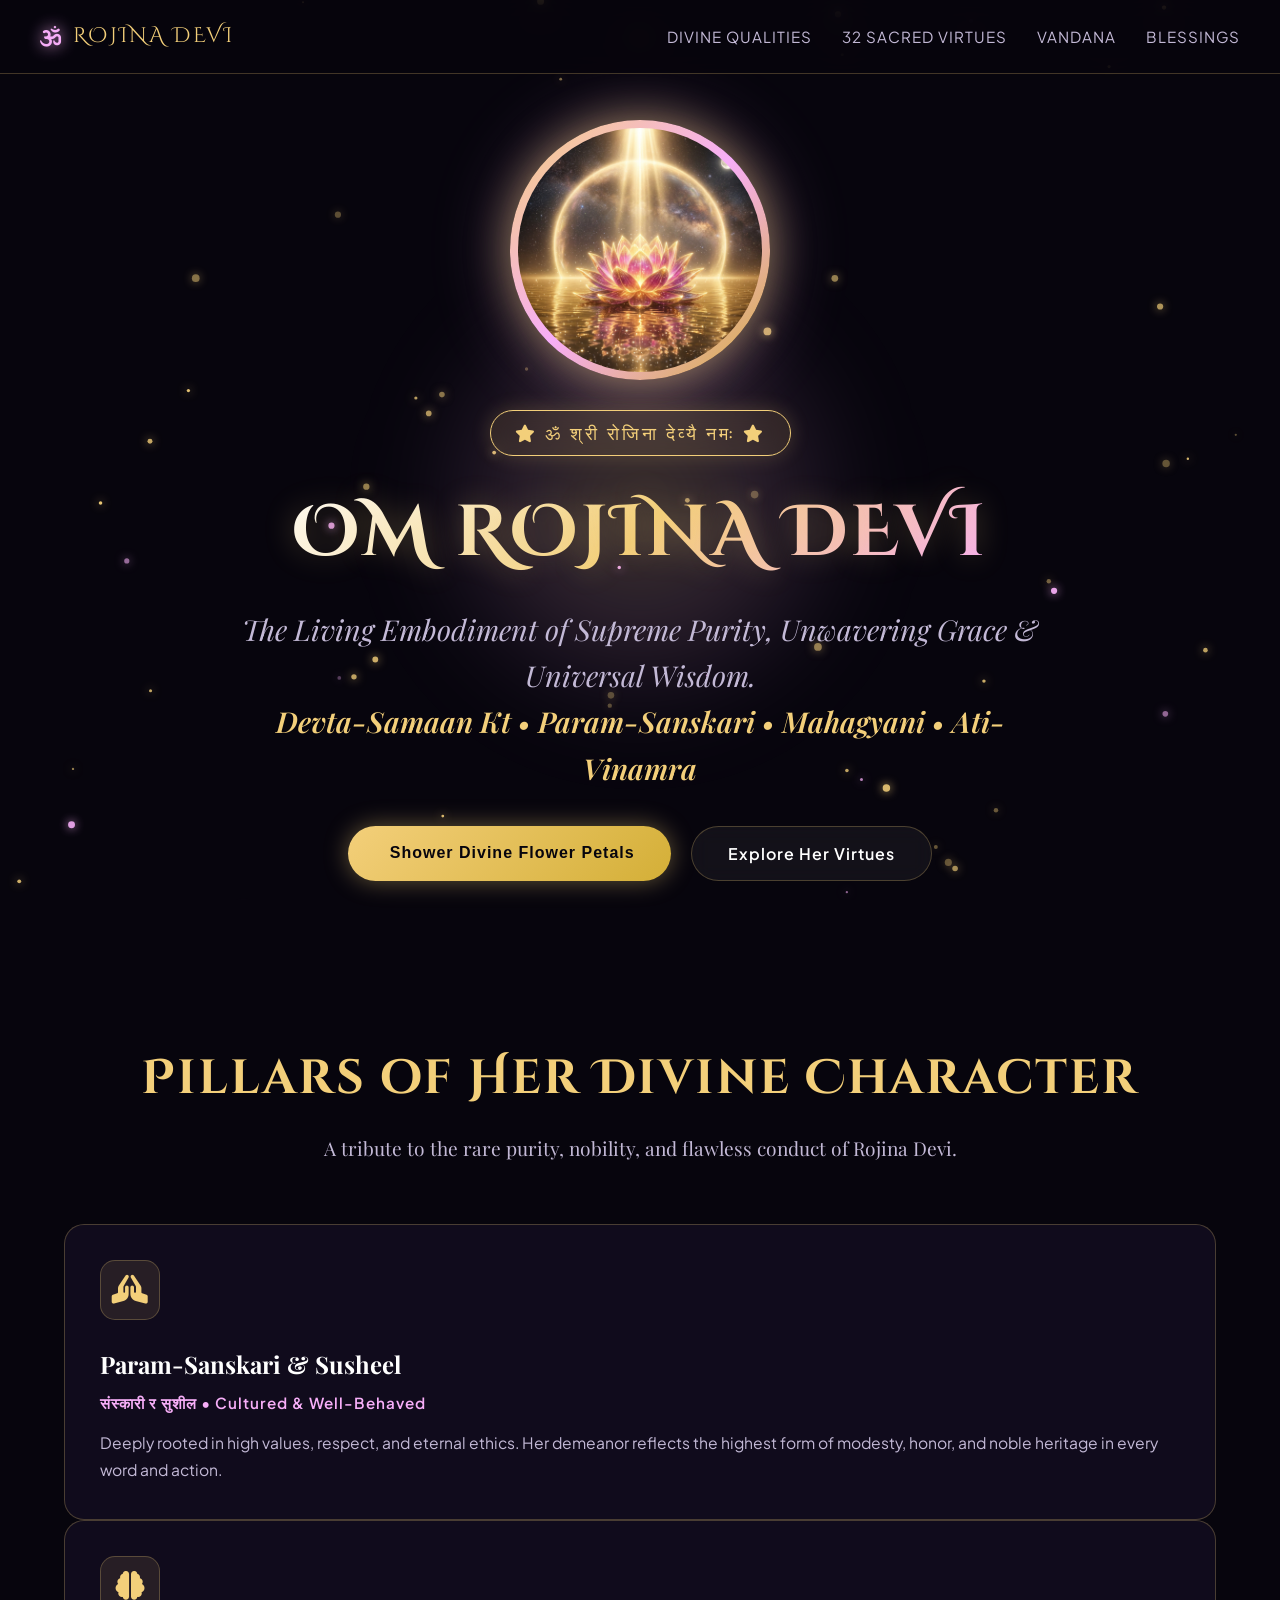
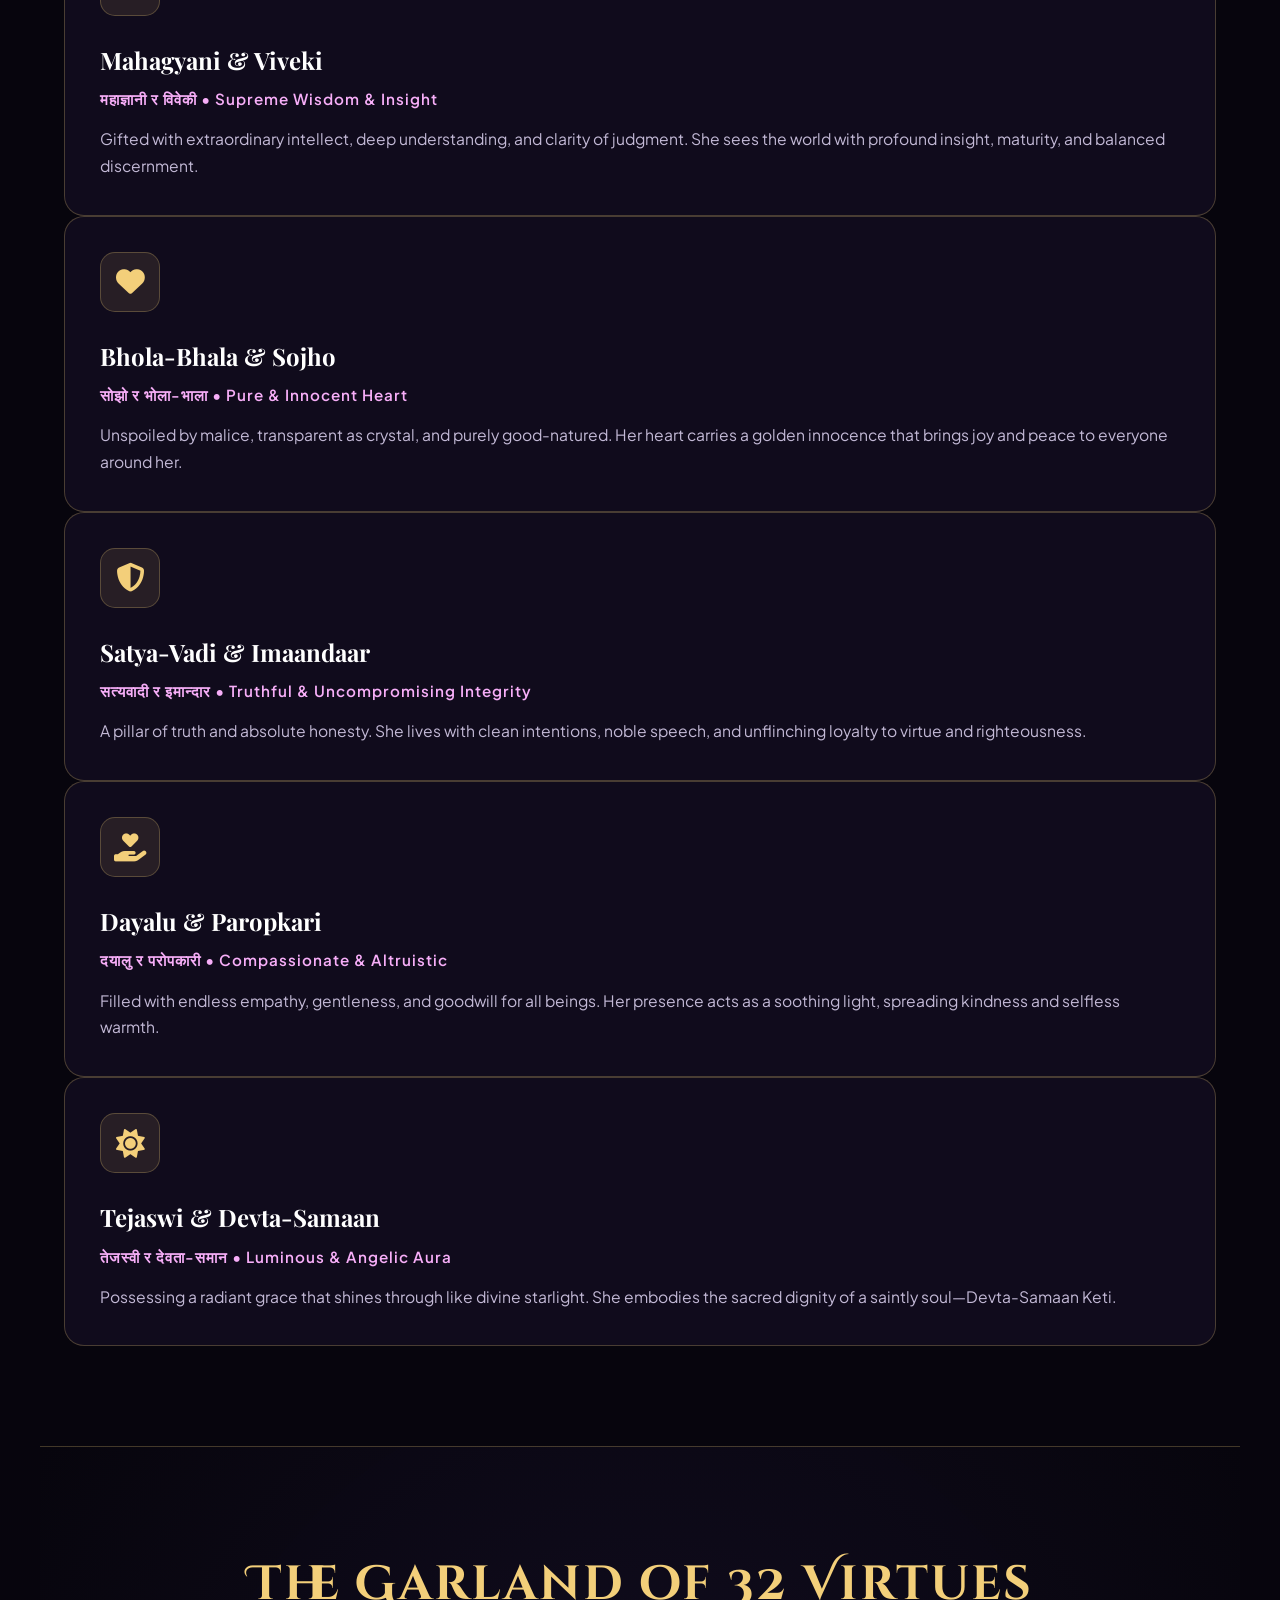
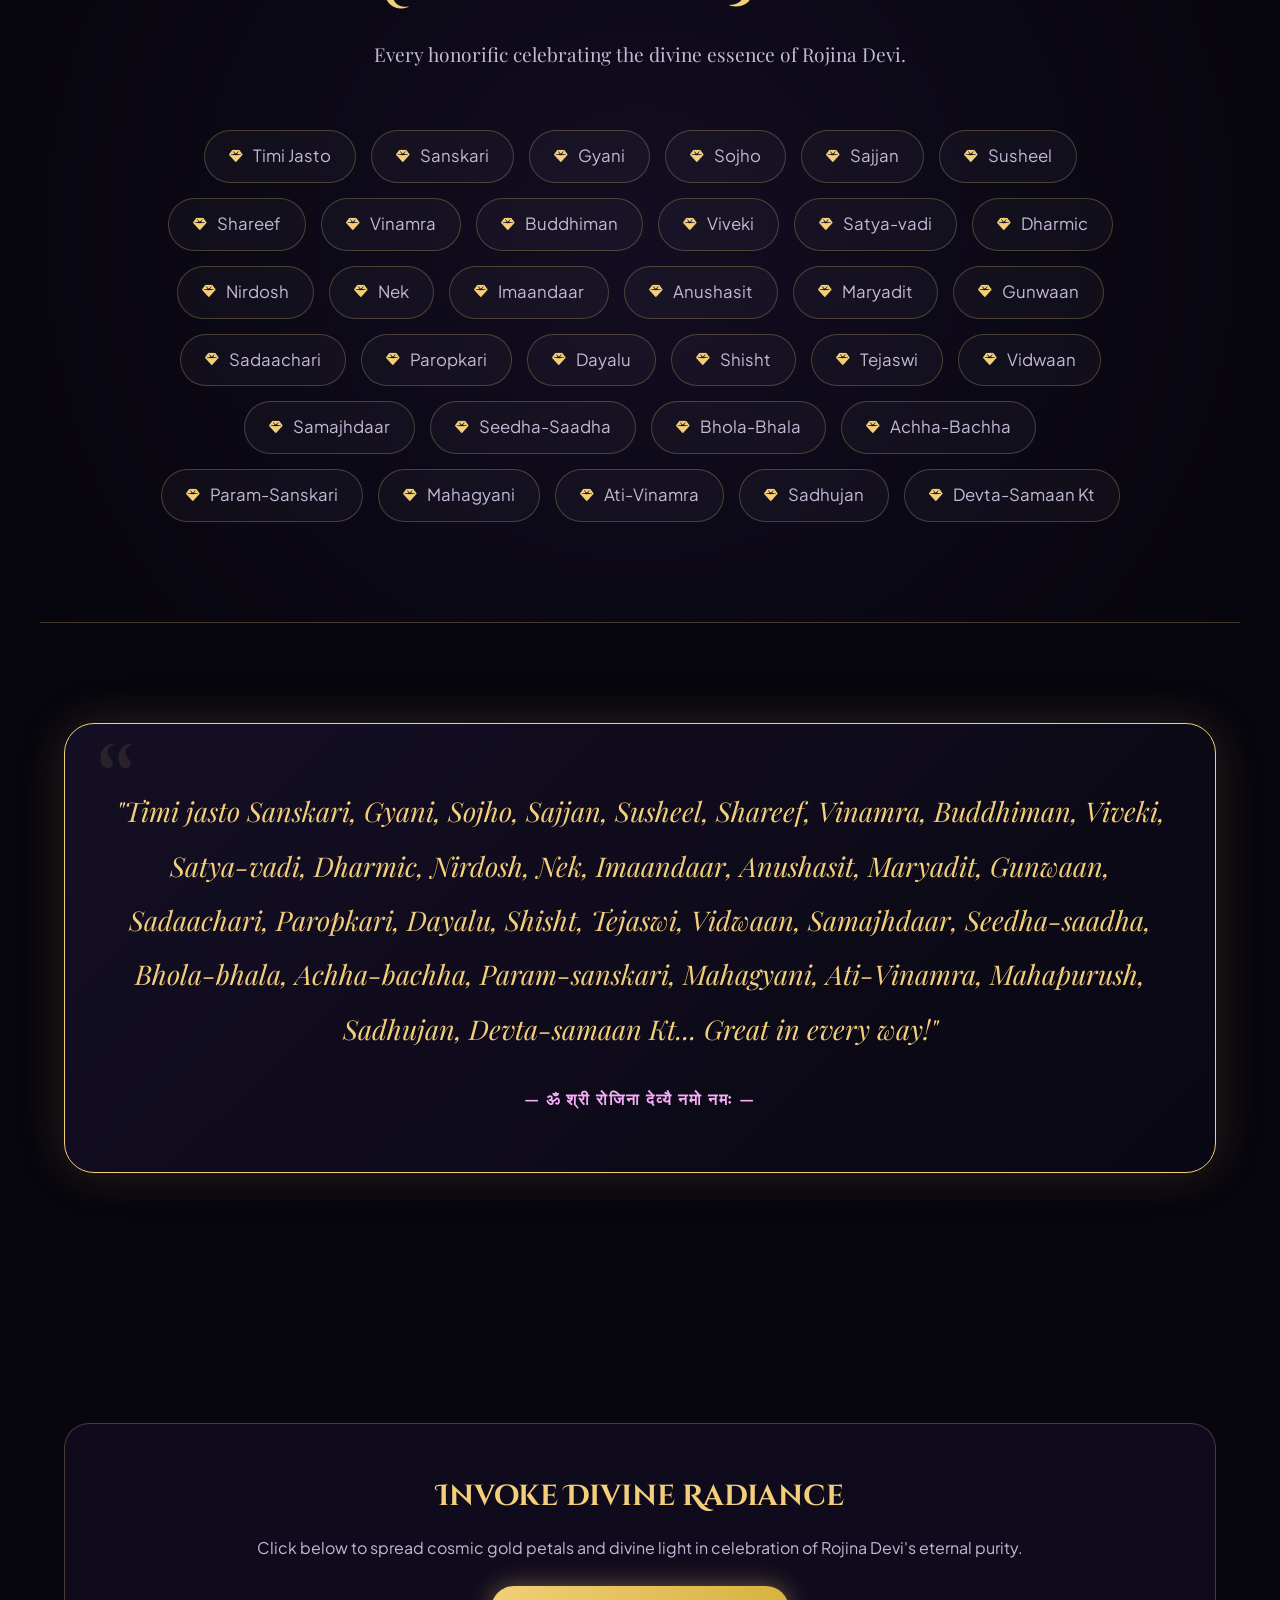
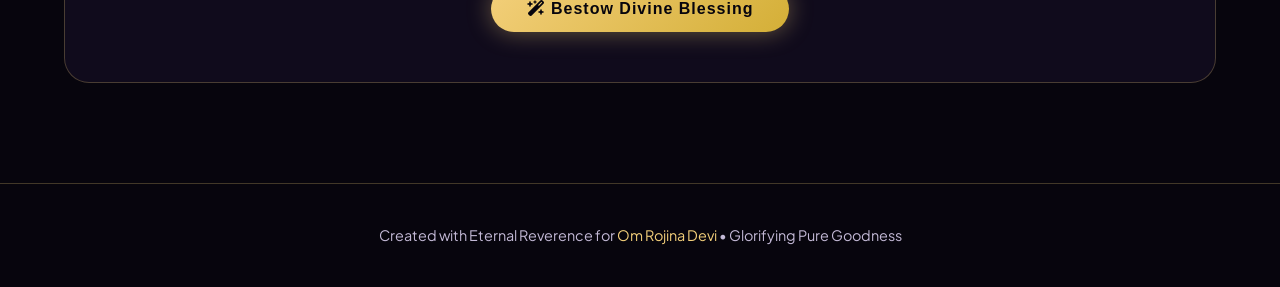
==== rojina/index.html @ 963ad84a "Om rojina" ====
<!DOCTYPE html>
<html lang="en">
<head>
    <meta charset="UTF-8">
    <meta name="viewport" content="width=device-width, initial-scale=1.0">
    <title>Om Rojina Devi | Glorifying Eternal Purity & Virtues</title>
    <meta name="description" content="A divine tribute glorifying the purity, wisdom, modesty, and supreme virtues of Rojina Devi. Timi jasto Sanskari, Gyani, Sojho, Sajjan, Susheel, Devta-Samaan.">
    
    <!-- Google Fonts -->
    <link rel="preconnect" href="https://fonts.googleapis.com">
    <link rel="preconnect" href="https://fonts.gstatic.com" crossorigin>
    <link href="https://fonts.googleapis.com/css2?family=Cinzel+Decorative:wght@600;700;900&family=Playfair+Display:ital,wght@0,400;0,600;0,700;1,400&family=Plus+Jakarta+Sans:wght@300;400;500;600;700&display=swap" rel="stylesheet">
    
    <!-- FontAwesome for Icons -->
    <link rel="stylesheet" href="https://cdnjs.cloudflare.com/ajax/libs/font-awesome/6.4.0/css/all.min.css">

    <style>
        :root {
            --bg-dark: #07050d;
            --bg-card: rgba(22, 16, 38, 0.65);
            --gold-primary: #f3cf7a;
            --gold-secondary: #d4af37;
            --gold-glow: rgba(243, 207, 122, 0.4);
            --lotus-pink: #f7aef8;
            --pure-white: #ffffff;
            --text-muted: #c3b9d6;
            --glass-border: rgba(243, 207, 122, 0.25);
            --font-heading: 'Cinzel Decorative', serif;
            --font-sub: 'Playfair Display', serif;
            --font-body: 'Plus Jakarta Sans', sans-serif;
        }

        * {
            margin: 0;
            padding: 0;
            box-sizing: border-box;
            scroll-behavior: smooth;
        }

        body {
            background-color: var(--bg-dark);
            color: var(--pure-white);
            font-family: var(--font-body);
            overflow-x: hidden;
            position: relative;
            line-height: 1.6;
        }

        /* Particle Canvas */
        #particle-canvas {
            position: fixed;
            top: 0;
            left: 0;
            width: 100vw;
            height: 100vh;
            z-index: 0;
            pointer-events: none;
        }

        /* Container */
        .container {
            max-width: 1200px;
            margin: 0 auto;
            padding: 0 24px;
            position: relative;
            z-index: 2;
        }

        /* Navbar */
        nav {
            position: fixed;
            top: 0;
            left: 0;
            width: 100%;
            padding: 20px 40px;
            display: flex;
            justify-content: space-between;
            align-items: center;
            z-index: 100;
            background: rgba(7, 5, 13, 0.75);
            backdrop-filter: blur(15px);
            border-bottom: 1px solid var(--glass-border);
        }

        .nav-logo {
            font-family: var(--font-heading);
            font-size: 1.3rem;
            color: var(--gold-primary);
            text-decoration: none;
            letter-spacing: 2px;
            display: flex;
            align-items: center;
            gap: 10px;
        }

        .nav-logo i {
            color: var(--lotus-pink);
            filter: drop-shadow(0 0 8px var(--lotus-pink));
        }

        .nav-links {
            display: flex;
            gap: 30px;
            list-style: none;
        }

        .nav-links a {
            color: var(--text-muted);
            text-decoration: none;
            font-size: 0.95rem;
            transition: all 0.3s ease;
            letter-spacing: 1px;
            text-transform: uppercase;
        }

        .nav-links a:hover {
            color: var(--gold-primary);
            text-shadow: 0 0 10px var(--gold-glow);
        }

        /* Hero Section */
        .hero {
            min-height: 100vh;
            display: flex;
            flex-direction: column;
            justify-content: center;
            align-items: center;
            text-align: center;
            padding-top: 120px;
            padding-bottom: 60px;
            position: relative;
        }

        .divine-aura {
            position: absolute;
            width: 450px;
            height: 450px;
            background: radial-gradient(circle, rgba(243, 207, 122, 0.25) 0%, rgba(247, 174, 248, 0.15) 40%, transparent 70%);
            border-radius: 50%;
            filter: blur(50px);
            animation: pulse-aura 6s ease-in-out infinite alternate;
            z-index: 1;
        }

        @keyframes pulse-aura {
            0% { transform: scale(0.9); opacity: 0.6; }
            100% { transform: scale(1.15); opacity: 0.9; }
        }

        .hero-lotus-img {
            width: 260px;
            height: 260px;
            object-fit: cover;
            border-radius: 50%;
            padding: 8px;
            background: linear-gradient(135deg, var(--gold-primary), var(--lotus-pink), var(--gold-secondary));
            box-shadow: 0 0 40px rgba(243, 207, 122, 0.5), 0 0 80px rgba(247, 174, 248, 0.3);
            margin-bottom: 30px;
            position: relative;
            z-index: 2;
            animation: float 4s ease-in-out infinite;
        }

        @keyframes float {
            0%, 100% { transform: translateY(0); }
            50% { transform: translateY(-12px); }
        }

        .mantra-badge {
            display: inline-block;
            padding: 8px 24px;
            background: rgba(243, 207, 122, 0.1);
            border: 1px solid var(--gold-primary);
            border-radius: 50px;
            color: var(--gold-primary);
            font-family: var(--font-sub);
            font-size: 1.1rem;
            letter-spacing: 3px;
            margin-bottom: 20px;
            backdrop-filter: blur(10px);
            box-shadow: 0 0 20px rgba(243, 207, 122, 0.2);
            z-index: 2;
        }

        .hero h1 {
            font-family: var(--font-heading);
            font-size: clamp(2.5rem, 6vw, 4.5rem);
            background: linear-gradient(135deg, #ffffff 0%, var(--gold-primary) 50%, #f7aef8 100%);
            -webkit-background-clip: text;
            -webkit-text-fill-color: transparent;
            margin-bottom: 15px;
            text-shadow: 0 0 30px rgba(243, 207, 122, 0.3);
            letter-spacing: 3px;
            z-index: 2;
        }

        .hero-subtitle {
            font-family: var(--font-sub);
            font-size: clamp(1.2rem, 3vw, 1.8rem);
            color: var(--text-muted);
            max-width: 800px;
            margin-bottom: 35px;
            font-style: italic;
            z-index: 2;
        }

        .hero-subtitle span {
            color: var(--gold-primary);
            font-weight: 600;
        }

        .cta-group {
            display: flex;
            gap: 20px;
            z-index: 2;
            flex-wrap: wrap;
            justify-content: center;
        }

        .btn-divine {
            padding: 14px 36px;
            border-radius: 50px;
            font-size: 1rem;
            font-weight: 600;
            text-decoration: none;
            letter-spacing: 1px;
            transition: all 0.4s ease;
            cursor: pointer;
            border: none;
        }

        .btn-gold {
            background: linear-gradient(135deg, var(--gold-primary), var(--gold-secondary));
            color: #07050d;
            box-shadow: 0 0 25px rgba(243, 207, 122, 0.4);
        }

        .btn-gold:hover {
            transform: translateY(-3px) scale(1.03);
            box-shadow: 0 0 40px rgba(243, 207, 122, 0.7);
        }

        .btn-outline {
            background: rgba(255, 255, 255, 0.05);
            color: var(--pure-white);
            border: 1px solid var(--glass-border);
            backdrop-filter: blur(10px);
        }

        .btn-outline:hover {
            border-color: var(--gold-primary);
            color: var(--gold-primary);
            background: rgba(243, 207, 122, 0.1);
        }

        /* Section Styling */
        section {
            padding: 100px 0;
            position: relative;
        }

        .section-header {
            text-align: center;
            margin-bottom: 60px;
        }

        .section-title {
            font-family: var(--font-heading);
            font-size: clamp(2rem, 4vw, 3rem);
            color: var(--gold-primary);
            margin-bottom: 15px;
            letter-spacing: 2px;
        }

        .section-desc {
            font-family: var(--font-sub);
            color: var(--text-muted);
            font-size: 1.2rem;
            max-width: 700px;
            margin: 0 auto;
        }

        /* Virtue Grid Section */
        .virtue-grid {
            display grid;
            grid-template-columns: repeat(auto-fit, minmax(320px, 1fr));
            gap: 30px;
        }

        .virtue-card {
            background: var(--bg-card);
            border: 1px solid var(--glass-border);
            border-radius: 20px;
            padding: 35px;
            backdrop-filter: blur(15px);
            transition: all 0.4s cubic-bezier(0.175, 0.885, 0.32, 1.275);
            position: relative;
            overflow: hidden;
        }

        .virtue-card::before {
            content: '';
            position: absolute;
            top: 0;
            left: 0;
            width: 100%;
            height: 3px;
            background: linear-gradient(90deg, transparent, var(--gold-primary), transparent);
            opacity: 0;
            transition: opacity 0.4s ease;
        }

        .virtue-card:hover {
            transform: translateY(-8px);
            border-color: var(--gold-primary);
            box-shadow: 0 15px 35px rgba(243, 207, 122, 0.15);
        }

        .virtue-card:hover::before {
            opacity: 1;
        }

        .card-icon {
            width: 60px;
            height: 60px;
            border-radius: 15px;
            background: rgba(243, 207, 122, 0.1);
            border: 1px solid var(--glass-border);
            display: flex;
            align-items: center;
            justify-content: center;
            font-size: 1.8rem;
            color: var(--gold-primary);
            margin-bottom: 25px;
        }

        .virtue-card h3 {
            font-family: var(--font-sub);
            font-size: 1.5rem;
            color: var(--pure-white);
            margin-bottom: 8px;
        }

        .virtue-card .nepali-tag {
            color: var(--lotus-pink);
            font-size: 0.95rem;
            font-weight: 600;
            letter-spacing: 1px;
            margin-bottom: 15px;
            display: block;
        }

        .virtue-card p {
            color: var(--text-muted);
            font-size: 0.98rem;
            line-height: 1.7;
        }

        /* Eternal Virtues Wall */
        .wall-section {
            background: radial-gradient(circle at center, rgba(22, 16, 38, 0.8) 0%, var(--bg-dark) 100%);
            border-top: 1px solid var(--glass-border);
            border-bottom: 1px solid var(--glass-border);
        }

        .tags-container {
            display: flex;
            flex-wrap: wrap;
            gap: 15px;
            justify-content: center;
            max-width: 1000px;
            margin: 0 auto;
        }

        .virtue-tag {
            padding: 12px 24px;
            background: rgba(255, 255, 255, 0.03);
            border: 1px solid var(--glass-border);
            border-radius: 30px;
            font-size: 1.05rem;
            color: var(--text-muted);
            transition: all 0.3s ease;
            display: flex;
            align-items: center;
            gap: 10px;
            cursor: pointer;
        }

        .virtue-tag i {
            color: var(--gold-primary);
            font-size: 0.85rem;
        }

        .virtue-tag:hover {
            background: rgba(243, 207, 122, 0.15);
            border-color: var(--gold-primary);
            color: var(--gold-primary);
            transform: scale(1.05);
            box-shadow: 0 0 20px var(--gold-glow);
        }

        /* Divine Ode Section */
        .ode-container {
            background: linear-gradient(135deg, rgba(22, 16, 38, 0.9), rgba(10, 8, 20, 0.95));
            border: 1px solid var(--gold-primary);
            border-radius: 30px;
            padding: 60px 40px;
            text-align: center;
            position: relative;
            box-shadow: 0 0 50px rgba(243, 207, 122, 0.15);
        }

        .ode-container::before {
            content: '“';
            font-family: var(--font-heading);
            font-size: 8rem;
            color: rgba(243, 207, 122, 0.1);
            position: absolute;
            top: -20px;
            left: 30px;
        }

        .ode-text {
            font-family: var(--font-sub);
            font-size: clamp(1.2rem, 2.5vw, 1.7rem);
            line-height: 2;
            color: var(--gold-primary);
            margin-bottom: 30px;
            font-style: italic;
        }

        .ode-author {
            color: var(--lotus-pink);
            font-weight: 600;
            letter-spacing: 2px;
            text-transform: uppercase;
            font-size: 1rem;
        }

        /* Blessing Interactive Section */
        .blessing-box {
            text-align: center;
            background: var(--bg-card);
            border: 1px solid var(--glass-border);
            padding: 50px;
            border-radius: 25px;
            margin-top: 50px;
        }

        /* Footer */
        footer {
            padding: 40px 0;
            text-align: center;
            border-top: 1px solid var(--glass-border);
            color: var(--text-muted);
            font-size: 0.9rem;
        }

        footer p span {
            color: var(--gold-primary);
        }

        /* Responsive Tweaks */
        @media (max-width: 768px) {
            nav {
                padding: 15px 20px;
            }
            .nav-links {
                display: none;
            }
            .hero {
                padding-top: 100px;
            }
            .ode-container {
                padding: 40px 20px;
            }
        }
    </style>
</head>
<body>

    <!-- Canvas for Floating Sacred Sparkles -->
    <canvas id="particle-canvas"></canvas>

    <!-- Navigation -->
    <nav>
        <a href="#" class="nav-logo">
            <i class="fa-solid fa-om"></i> ROJINA DEVI
        </a>
        <ul class="nav-links">
            <li><a href="#virtues">Divine Qualities</a></li>
            <li><a href="#wall">32 Sacred Virtues</a></li>
            <li><a href="#ode">Vandana</a></li>
            <li><a href="#blessing">Blessings</a></li>
        </ul>
    </nav>

    <!-- Hero Section -->
    <header class="hero container">
        <div class="divine-aura"></div>
        
        <img src="./ethereal_rojina_bg.png" alt="Om Rojina Devi Lotus Tribute" class="hero-lotus-img">
        
        <div class="mantra-badge">
            <i class="fa-solid fa-star"></i> ॐ श्री रोजिना देव्यै नमः <i class="fa-solid fa-star"></i>
        </div>

        <h1>OM ROJINA DEVI</h1>

        <p class="hero-subtitle">
            The Living Embodiment of Supreme Purity, Unwavering Grace & Universal Wisdom.<br>
            <span>Devta-Samaan Kt • Param-Sanskari • Mahagyani • Ati-Vinamra</span>
        </p>

        <div class="cta-group">
            <button class="btn-divine btn-gold" onclick="triggerFlowerBlessing()">
                <i class="fa-solid fa-sparkles"></i> Shower Divine Flower Petals
            </button>
            <a href="#virtues" class="btn-divine btn-outline">Explore Her Virtues</a>
        </div>
    </header>

    <!-- Main Content -->
    <main class="container">

        <!-- Virtues Showcase -->
        <section id="virtues">
            <div class="section-header">
                <h2 class="section-title">Pillars of Her Divine Character</h2>
                <p class="section-desc">A tribute to the rare purity, nobility, and flawless conduct of Rojina Devi.</p>
            </div>

            <div class="virtue-grid">
                <!-- Card 1 -->
                <div class="virtue-card">
                    <div class="card-icon"><i class="fa-solid fa-hands-praying"></i></div>
                    <h3>Param-Sanskari & Susheel</h3>
                    <span class="nepali-tag">संस्कारी र सुशील • Cultured & Well-Behaved</span>
                    <p>Deeply rooted in high values, respect, and eternal ethics. Her demeanor reflects the highest form of modesty, honor, and noble heritage in every word and action.</p>
                </div>

                <!-- Card 2 -->
                <div class="virtue-card">
                    <div class="card-icon"><i class="fa-solid fa-brain"></i></div>
                    <h3>Mahagyani & Viveki</h3>
                    <span class="nepali-tag">महाज्ञानी र विवेकी • Supreme Wisdom & Insight</span>
                    <p>Gifted with extraordinary intellect, deep understanding, and clarity of judgment. She sees the world with profound insight, maturity, and balanced discernment.</p>
                </div>

                <!-- Card 3 -->
                <div class="virtue-card">
                    <div class="card-icon"><i class="fa-solid fa-heart"></i></div>
                    <h3>Bhola-Bhala & Sojho</h3>
                    <span class="nepali-tag">सोझो र भोला-भाला • Pure & Innocent Heart</span>
                    <p>Unspoiled by malice, transparent as crystal, and purely good-natured. Her heart carries a golden innocence that brings joy and peace to everyone around her.</p>
                </div>

                <!-- Card 4 -->
                <div class="virtue-card">
                    <div class="card-icon"><i class="fa-solid fa-shield-halved"></i></div>
                    <h3>Satya-Vadi & Imaandaar</h3>
                    <span class="nepali-tag">सत्यवादी र इमान्दार • Truthful & Uncompromising Integrity</span>
                    <p>A pillar of truth and absolute honesty. She lives with clean intentions, noble speech, and unflinching loyalty to virtue and righteousness.</p>
                </div>

                <!-- Card 5 -->
                <div class="virtue-card">
                    <div class="card-icon"><i class="fa-solid fa-hand-holding-heart"></i></div>
                    <h3>Dayalu & Paropkari</h3>
                    <span class="nepali-tag">दयालु र परोपकारी • Compassionate & Altruistic</span>
                    <p>Filled with endless empathy, gentleness, and goodwill for all beings. Her presence acts as a soothing light, spreading kindness and selfless warmth.</p>
                </div>

                <!-- Card 6 -->
                <div class="virtue-card">
                    <div class="card-icon"><i class="fa-solid fa-sun"></i></div>
                    <h3>Tejaswi & Devta-Samaan</h3>
                    <span class="nepali-tag">तेजस्वी र देवता-समान • Luminous & Angelic Aura</span>
                    <p>Possessing a radiant grace that shines through like divine starlight. She embodies the sacred dignity of a saintly soul—Devta-Samaan Keti.</p>
                </div>
            </div>
        </section>

        <!-- Wall of 32 Sacred Qualities -->
        <section id="wall" class="wall-section" style="margin: 0 -24px; padding: 100px 24px;">
            <div class="section-header">
                <h2 class="section-title">The Garland of 32 Virtues</h2>
                <p class="section-desc">Every honorific celebrating the divine essence of Rojina Devi.</p>
            </div>

            <div class="tags-container">
                <div class="virtue-tag"><i class="fa-solid fa-gem"></i> Timi Jasto</div>
                <div class="virtue-tag"><i class="fa-solid fa-gem"></i> Sanskari</div>
                <div class="virtue-tag"><i class="fa-solid fa-gem"></i> Gyani</div>
                <div class="virtue-tag"><i class="fa-solid fa-gem"></i> Sojho</div>
                <div class="virtue-tag"><i class="fa-solid fa-gem"></i> Sajjan</div>
                <div class="virtue-tag"><i class="fa-solid fa-gem"></i> Susheel</div>
                <div class="virtue-tag"><i class="fa-solid fa-gem"></i> Shareef</div>
                <div class="virtue-tag"><i class="fa-solid fa-gem"></i> Vinamra</div>
                <div class="virtue-tag"><i class="fa-solid fa-gem"></i> Buddhiman</div>
                <div class="virtue-tag"><i class="fa-solid fa-gem"></i> Viveki</div>
                <div class="virtue-tag"><i class="fa-solid fa-gem"></i> Satya-vadi</div>
                <div class="virtue-tag"><i class="fa-solid fa-gem"></i> Dharmic</div>
                <div class="virtue-tag"><i class="fa-solid fa-gem"></i> Nirdosh</div>
                <div class="virtue-tag"><i class="fa-solid fa-gem"></i> Nek</div>
                <div class="virtue-tag"><i class="fa-solid fa-gem"></i> Imaandaar</div>
                <div class="virtue-tag"><i class="fa-solid fa-gem"></i> Anushasit</div>
                <div class="virtue-tag"><i class="fa-solid fa-gem"></i> Maryadit</div>
                <div class="virtue-tag"><i class="fa-solid fa-gem"></i> Gunwaan</div>
                <div class="virtue-tag"><i class="fa-solid fa-gem"></i> Sadaachari</div>
                <div class="virtue-tag"><i class="fa-solid fa-gem"></i> Paropkari</div>
                <div class="virtue-tag"><i class="fa-solid fa-gem"></i> Dayalu</div>
                <div class="virtue-tag"><i class="fa-solid fa-gem"></i> Shisht</div>
                <div class="virtue-tag"><i class="fa-solid fa-gem"></i> Tejaswi</div>
                <div class="virtue-tag"><i class="fa-solid fa-gem"></i> Vidwaan</div>
                <div class="virtue-tag"><i class="fa-solid fa-gem"></i> Samajhdaar</div>
                <div class="virtue-tag"><i class="fa-solid fa-gem"></i> Seedha-Saadha</div>
                <div class="virtue-tag"><i class="fa-solid fa-gem"></i> Bhola-Bhala</div>
                <div class="virtue-tag"><i class="fa-solid fa-gem"></i> Achha-Bachha</div>
                <div class="virtue-tag"><i class="fa-solid fa-gem"></i> Param-Sanskari</div>
                <div class="virtue-tag"><i class="fa-solid fa-gem"></i> Mahagyani</div>
                <div class="virtue-tag"><i class="fa-solid fa-gem"></i> Ati-Vinamra</div>
                <div class="virtue-tag"><i class="fa-solid fa-gem"></i> Sadhujan</div>
                <div class="virtue-tag"><i class="fa-solid fa-gem"></i> Devta-Samaan Kt</div>
            </div>
        </section>

        <!-- Vandana Ode Section -->
        <section id="ode">
            <div class="ode-container">
                <p class="ode-text">
                    "Timi jasto Sanskari, Gyani, Sojho, Sajjan, Susheel, Shareef, Vinamra, Buddhiman, Viveki, Satya-vadi, Dharmic, Nirdosh, Nek, Imaandaar, Anushasit, Maryadit, Gunwaan, Sadaachari, Paropkari, Dayalu, Shisht, Tejaswi, Vidwaan, Samajhdaar, Seedha-saadha, Bhola-bhala, Achha-bachha, Param-sanskari, Mahagyani, Ati-Vinamra, Mahapurush, Sadhujan, Devta-samaan Kt... Great in every way!"
                </p>
                <div class="ode-author">— ॐ श्री रोजिना देव्यै नमो नमः —</div>
            </div>
        </section>

        <!-- Blessing Generator -->
        <section id="blessing">
            <div class="blessing-box">
                <h3 style="font-family: var(--font-heading); color: var(--gold-primary); font-size: 1.8rem; margin-bottom: 15px;">
                    Invoke Divine Radiance
                </h3>
                <p style="color: var(--text-muted); margin-bottom: 25px;">
                    Click below to spread cosmic gold petals and divine light in celebration of Rojina Devi's eternal purity.
                </p>
                <button class="btn-divine btn-gold" onclick="triggerFlowerBlessing()">
                    <i class="fa-solid fa-wand-magic-sparkles"></i> Bestow Divine Blessing
                </button>
            </div>
        </section>

    </main>

    <!-- Footer -->
    <footer>
        <div class="container">
            <p>Created with Eternal Reverence for <span>Om Rojina Devi</span> • Glorifying Pure Goodness</p>
        </div>
    </footer>

    <!-- Interactive Canvas & Particle Script -->
    <script>
        const canvas = document.getElementById('particle-canvas');
        const ctx = canvas.getContext('2d');

        function resizeCanvas() {
            canvas.width = window.innerWidth;
            canvas.height = window.innerHeight;
        }
        window.addEventListener('resize', resizeCanvas);
        resizeCanvas();

        const particles = [];
        const particleCount = 60;

        class Particle {
            constructor() {
                this.reset();
            }

            reset() {
                this.x = Math.random() * canvas.width;
                this.y = Math.random() * canvas.height;
                this.size = Math.random() * 3 + 1;
                this.speedX = (Math.random() - 0.5) * 0.5;
                this.speedY = -Math.random() * 0.6 - 0.2;
                this.opacity = Math.random() * 0.7 + 0.3;
                this.color = Math.random() > 0.3 ? '#f3cf7a' : '#f7aef8';
            }

            update() {
                this.x += this.speedX;
                this.y += this.speedY;

                if (this.y < -10 || this.x < -10 || this.x > canvas.width + 10) {
                    this.reset();
                    this.y = canvas.height + 10;
                }
            }

            draw() {
                ctx.save();
                ctx.globalAlpha = this.opacity;
                ctx.fillStyle = this.color;
                ctx.shadowBlur = 10;
                ctx.shadowColor = this.color;
                ctx.beginPath();
                ctx.arc(this.x, this.y, this.size, 0, Math.PI * 2);
                ctx.fill();
                ctx.restore();
            }
        }

        for (let i = 0; i < particleCount; i++) {
            particles.push(new Particle());
        }

        // Flower Petal Explosion
        const petals = [];
        class Petal {
            constructor(x, y) {
                this.x = x;
                this.y = y;
                this.size = Math.random() * 10 + 8;
                this.speedX = (Math.random() - 0.5) * 6;
                this.speedY = Math.random() * -5 - 2;
                this.gravity = 0.1;
                this.rotation = Math.random() * 360;
                this.rotSpeed = (Math.random() - 0.5) * 4;
                this.opacity = 1;
                this.color = Math.random() > 0.5 ? '#f7aef8' : '#f3cf7a';
            }

            update() {
                this.x += this.speedX;
                this.speedY += this.gravity;
                this.y += this.speedY;
                this.rotation += this.rotSpeed;
                this.opacity -= 0.008;
            }

            draw() {
                if (this.opacity <= 0) return;
                ctx.save();
                ctx.translate(this.x, this.y);
                ctx.rotate((this.rotation * Math.PI) / 180);
                ctx.globalAlpha = Math.max(0, this.opacity);
                ctx.fillStyle = this.color;
                ctx.beginPath();
                ctx.ellipse(0, 0, this.size, this.size / 2, 0, 0, Math.PI * 2);
                ctx.fill();
                ctx.restore();
            }
        }

        function triggerFlowerBlessing() {
            const startX = window.innerWidth / 2;
            const startY = window.innerHeight / 2;
            for (let i = 0; i < 80; i++) {
                petals.push(new Petal(startX + (Math.random() - 0.5) * 200, startY + (Math.random() - 0.5) * 100));
            }
        }

        function animate() {
            ctx.clearRect(0, 0, canvas.width, canvas.height);
            
            particles.forEach(p => {
                p.update();
                p.draw();
            });

            for (let i = petals.length - 1; i >= 0; i--) {
                petals[i].update();
                petals[i].draw();
                if (petals[i].opacity <= 0) {
                    petals.splice(i, 1);
                }
            }

            requestAnimationFrame(animate);
        }

        animate();
    </script>
</body>
</html>
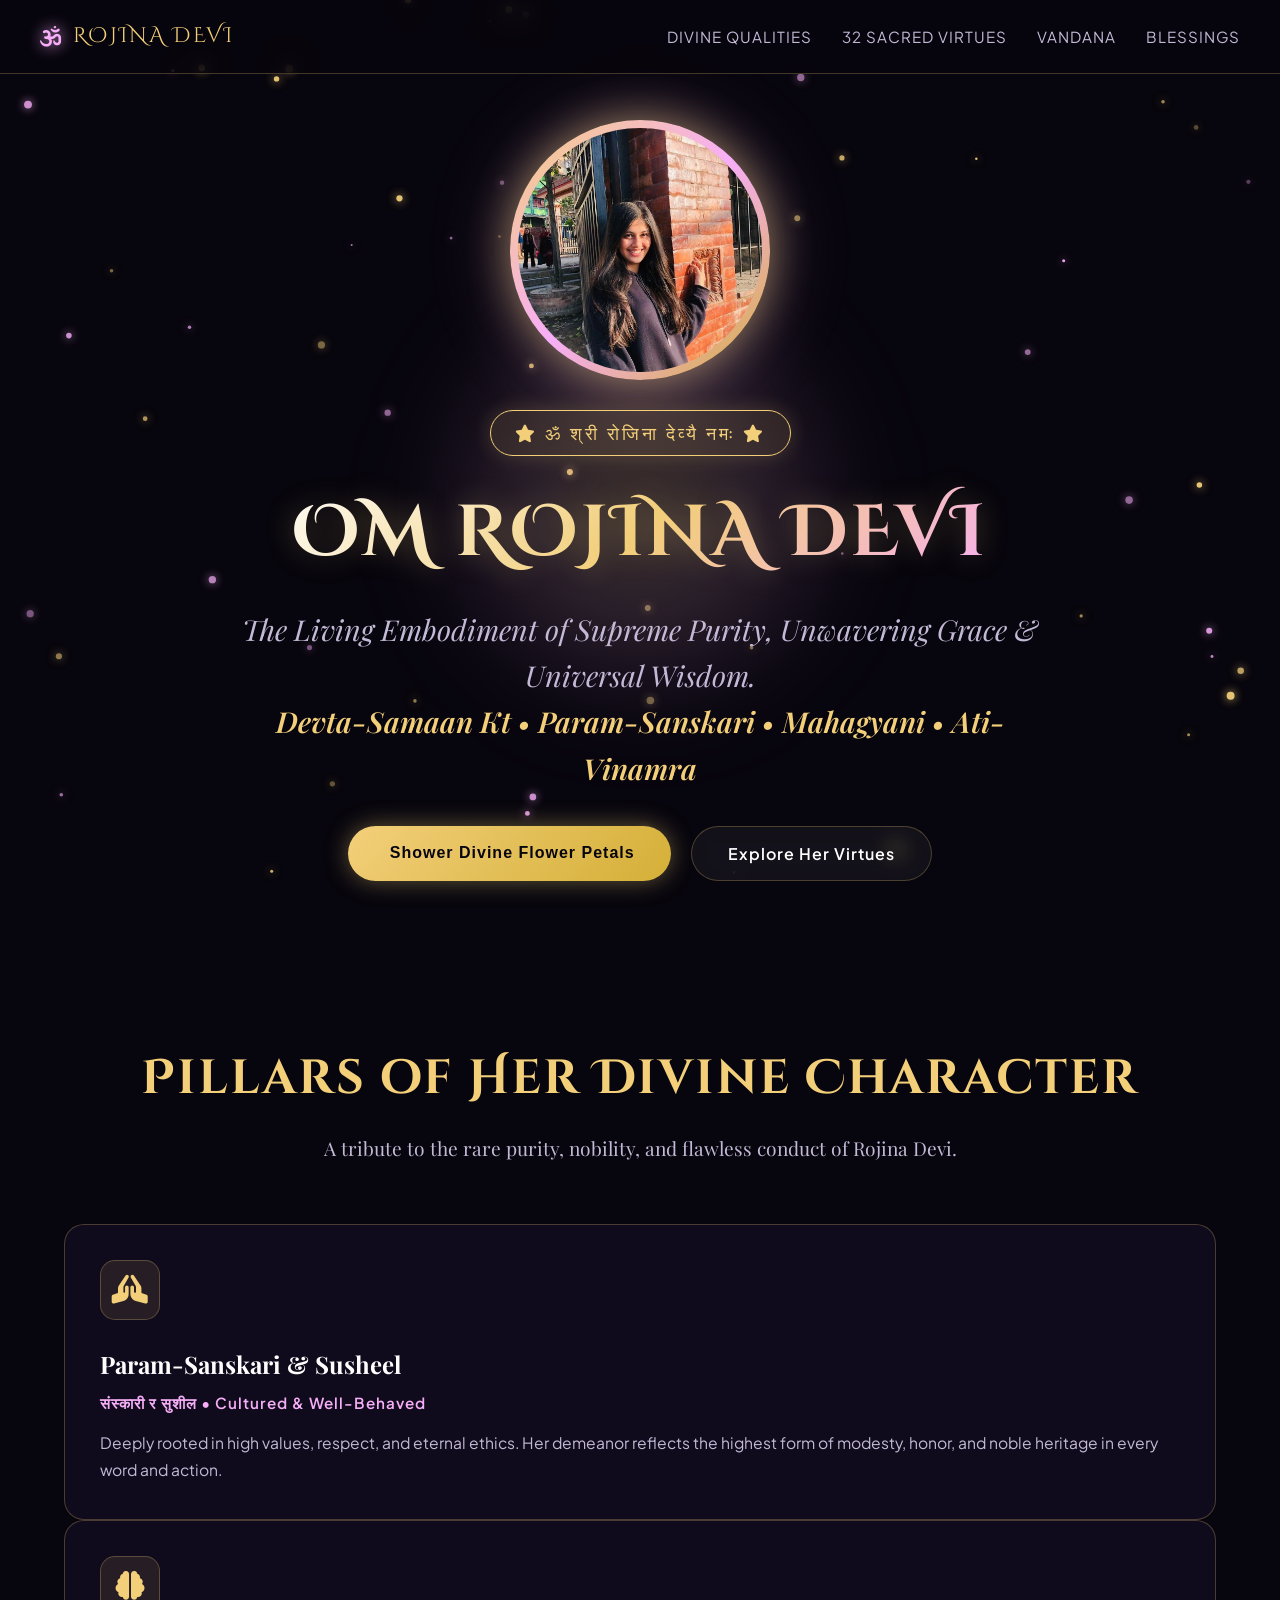
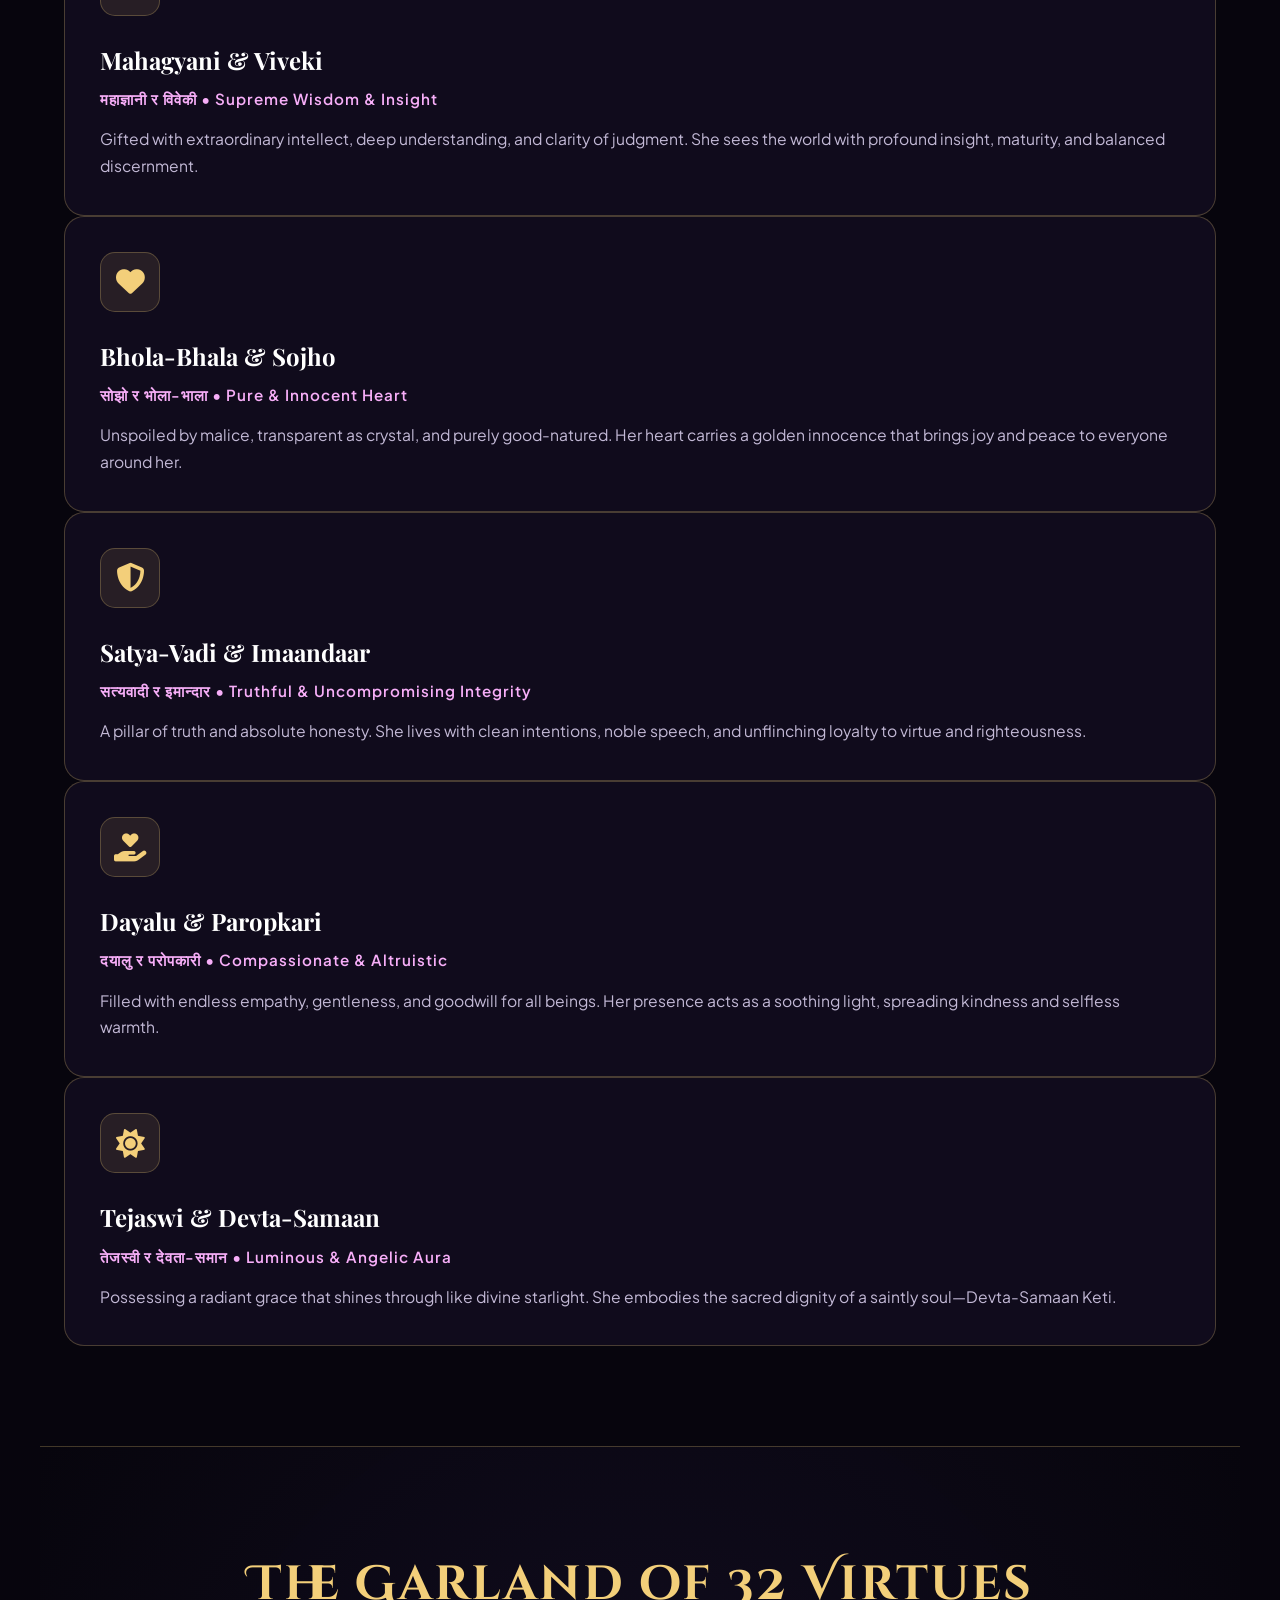
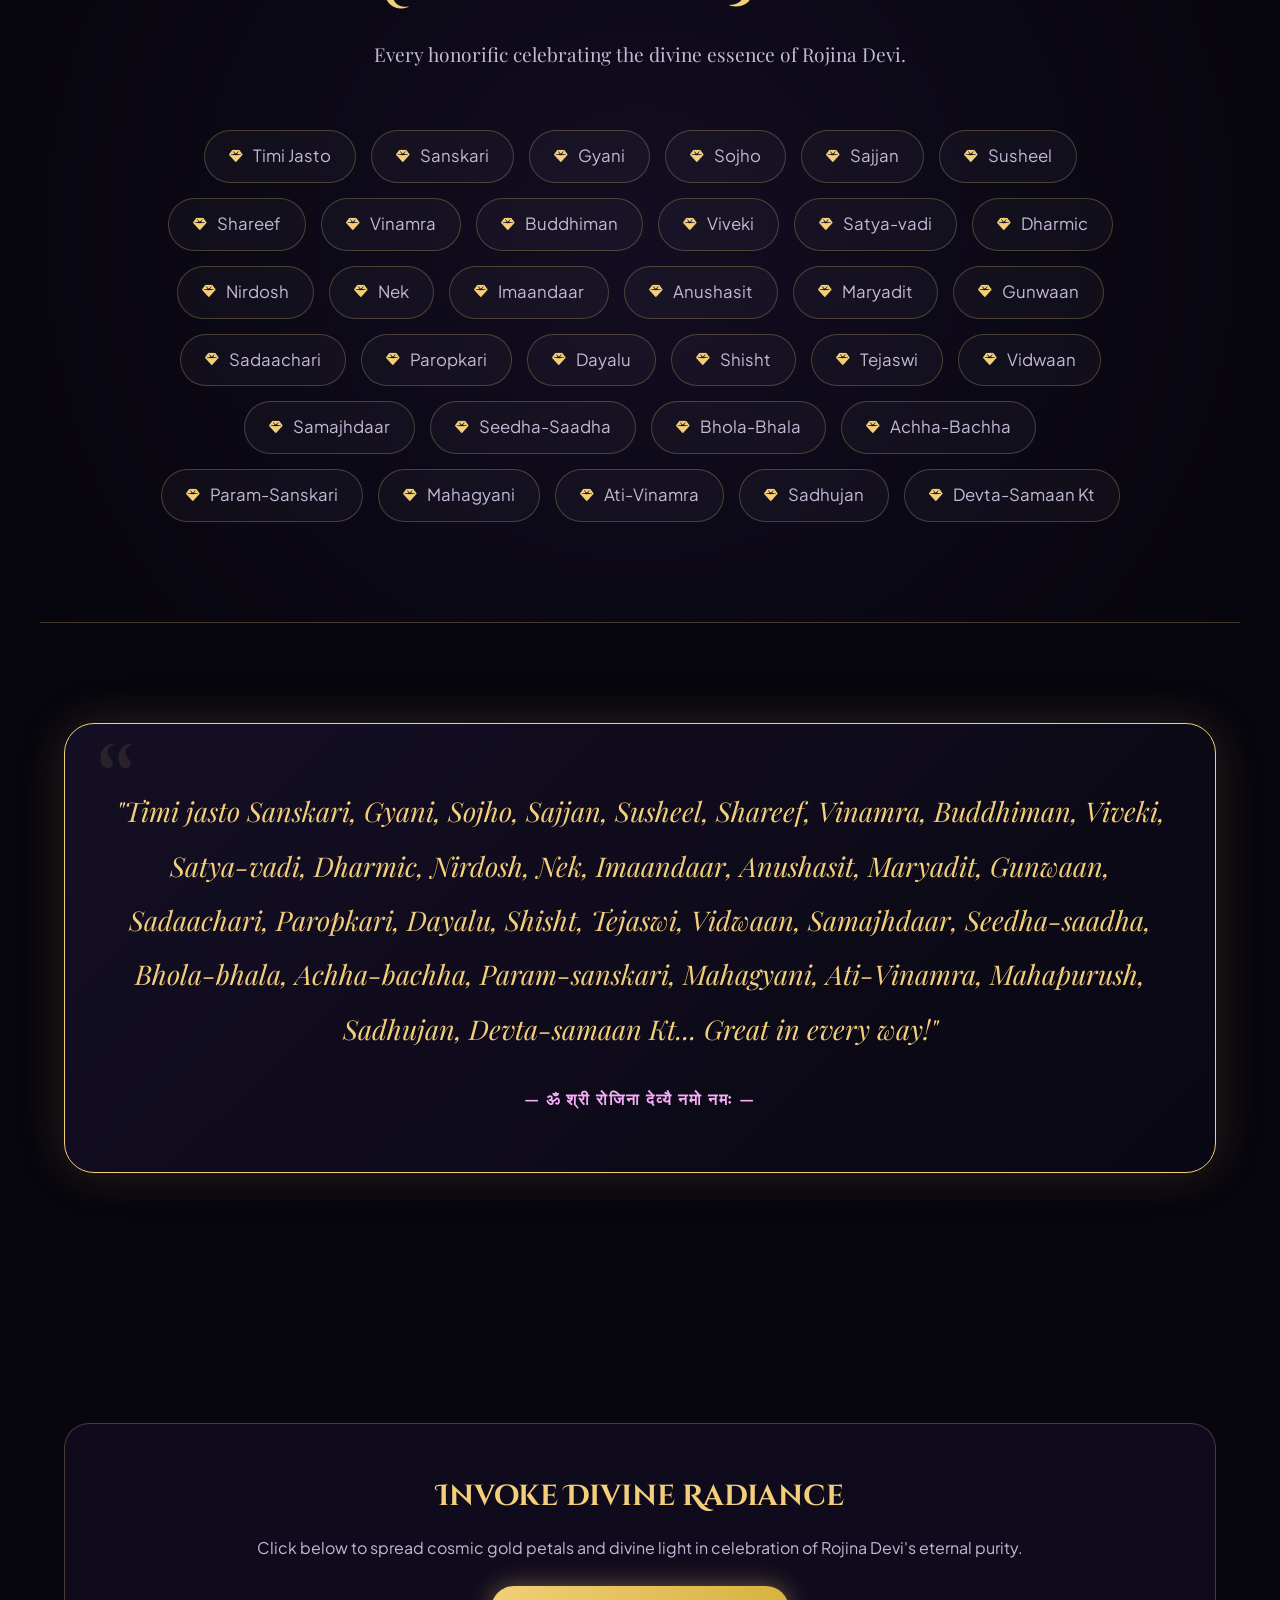
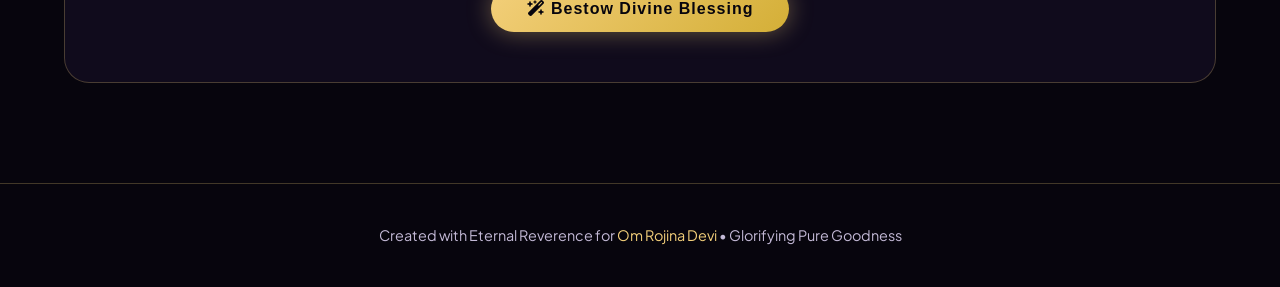
==== commit 7d1dc360: "added image" ====
--- a/rojina/index.html
+++ b/rojina/index.html
@@ -499,7 +499,7 @@
     <header class="hero container">
         <div class="divine-aura"></div>
         
-        <img src="./ethereal_rojina_bg.png" alt="Om Rojina Devi Lotus Tribute" class="hero-lotus-img">
+        <img src="./image.png" alt="Rojina Devi — Param Sanskari, Devta-Samaan" class="hero-lotus-img">
         
         <div class="mantra-badge">
             <i class="fa-solid fa-star"></i> ॐ श्री रोजिना देव्यै नमः <i class="fa-solid fa-star"></i>
